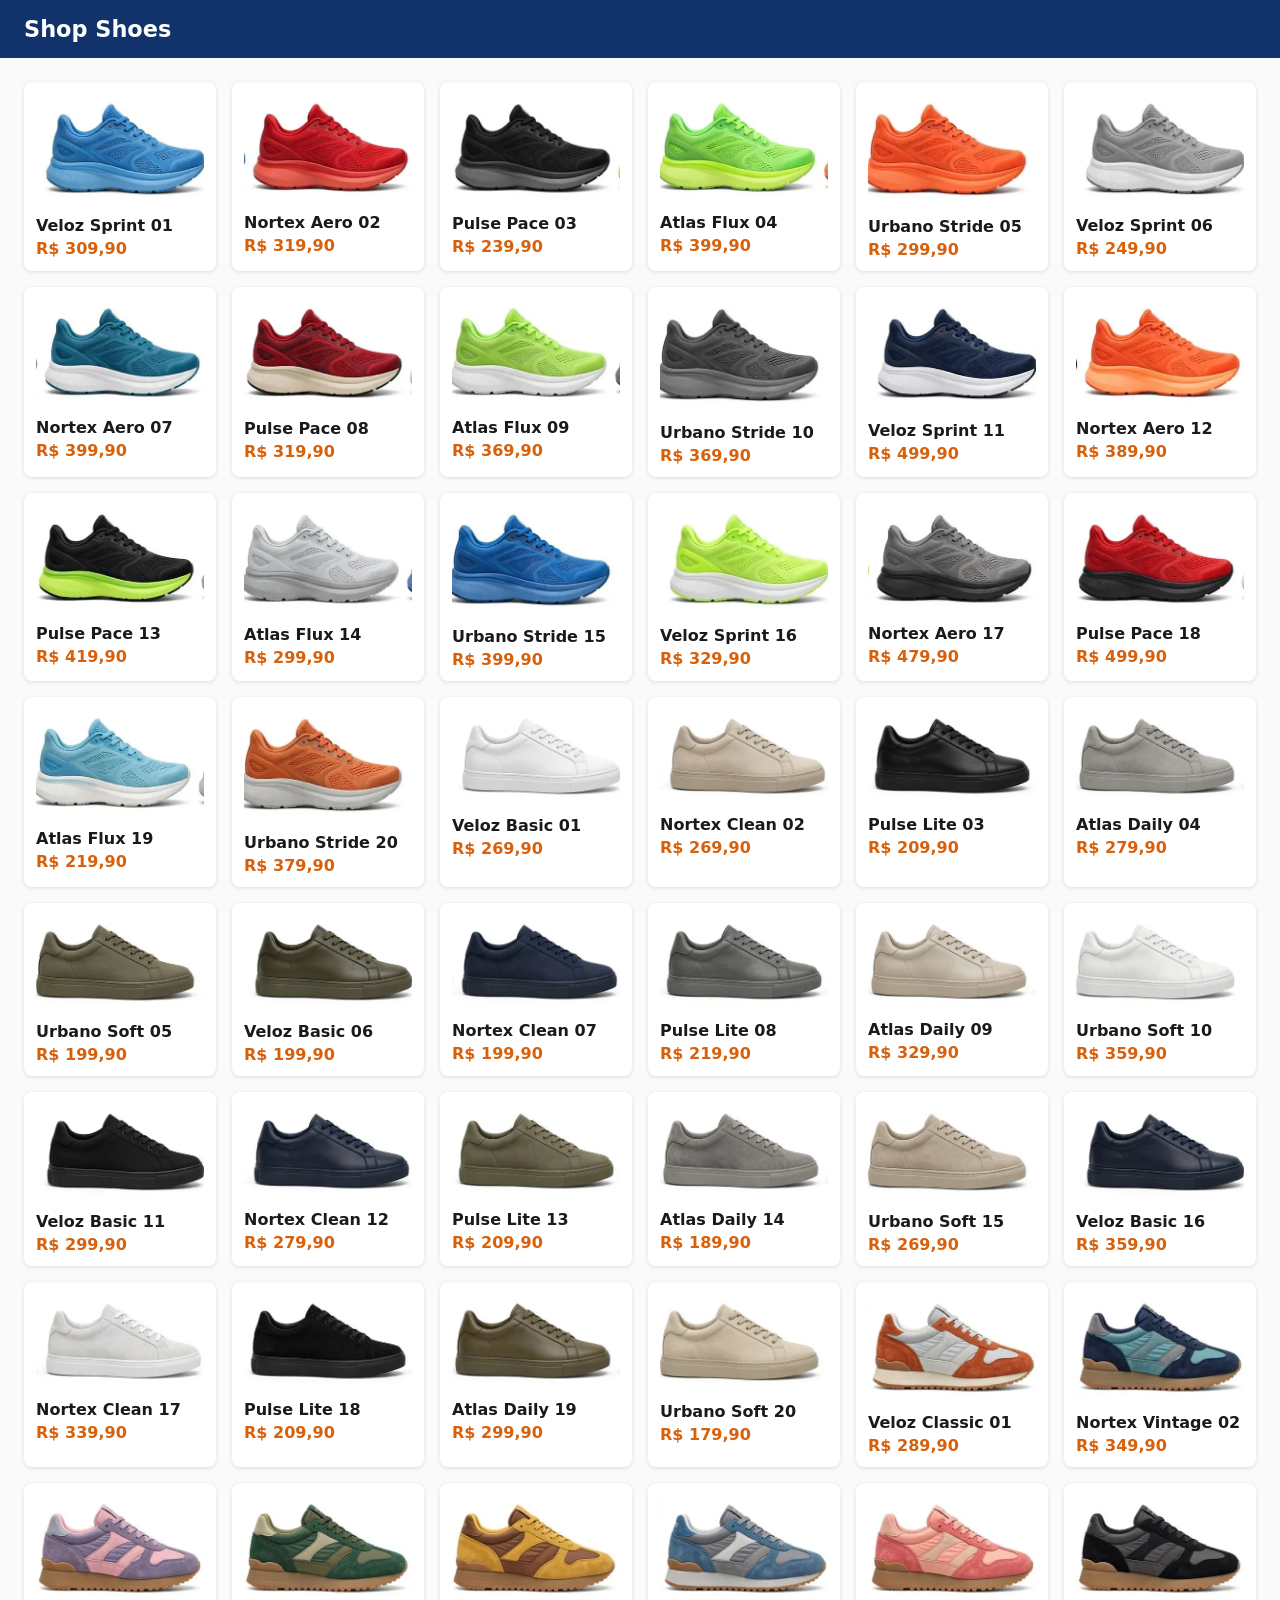
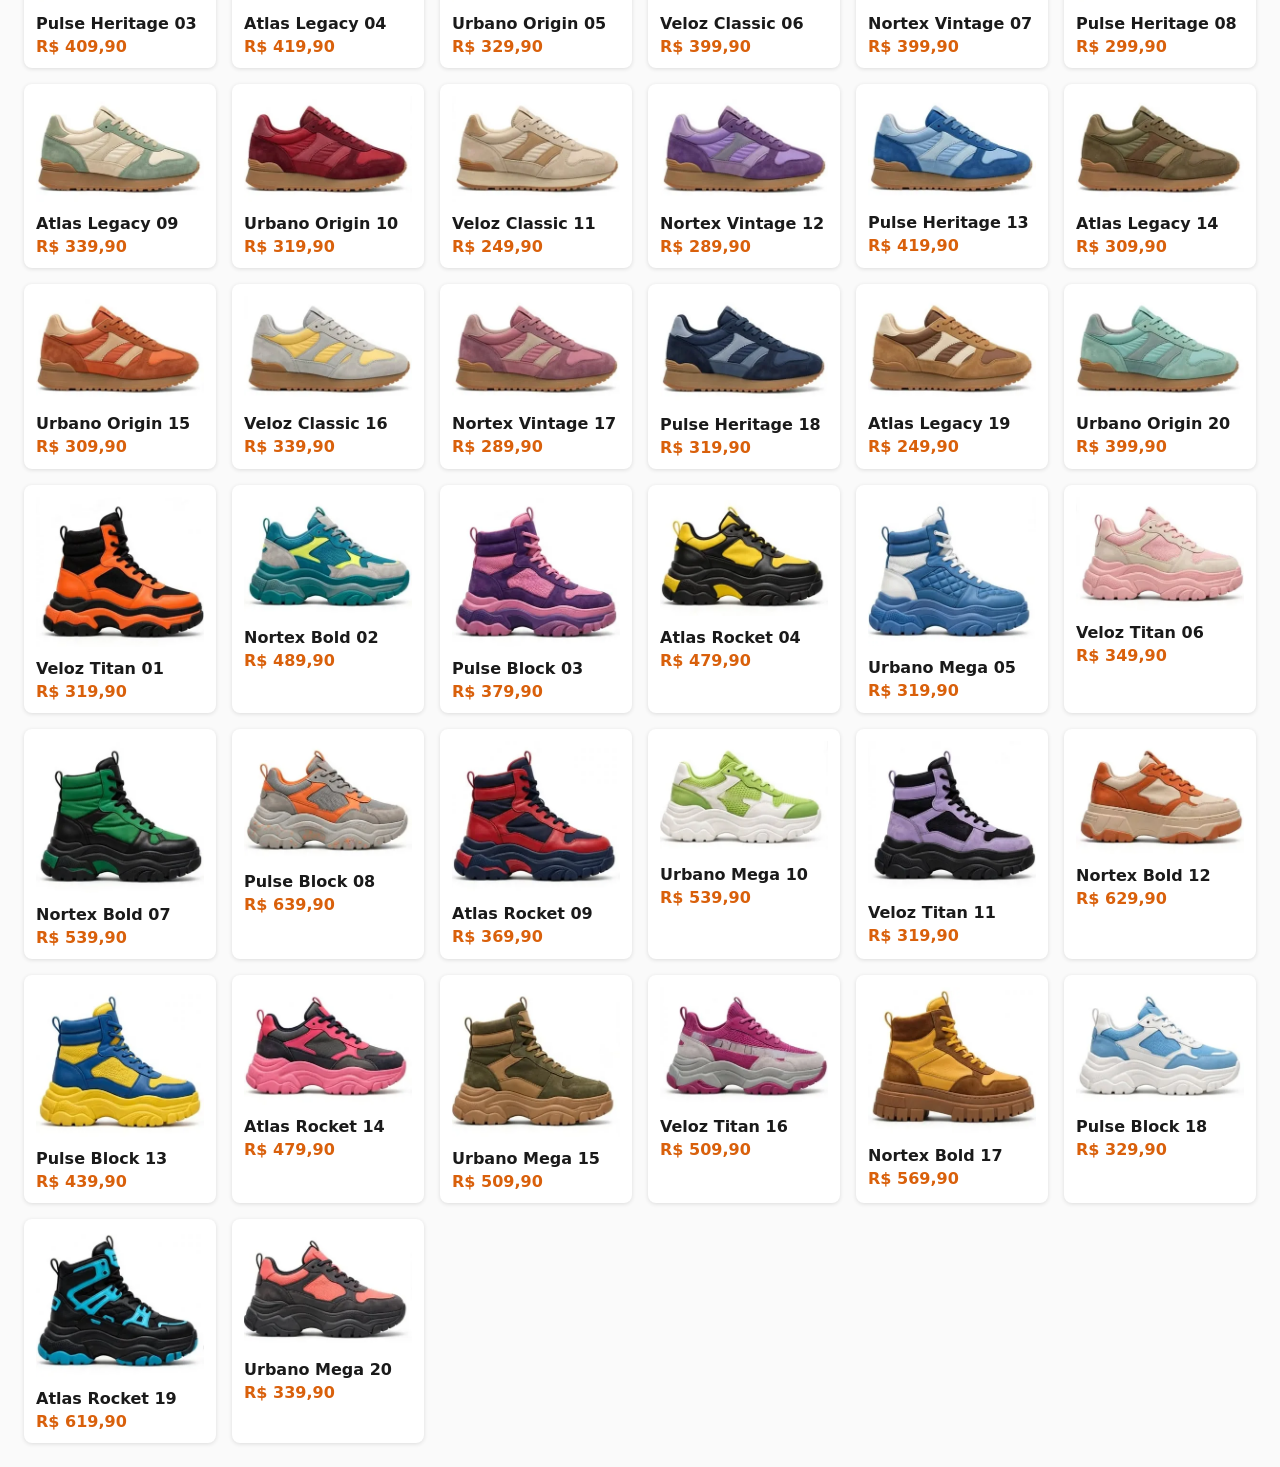
==== index.html @ ea59eb76 "Shop Shoes: estrutura inicial e catálogo" ====
<!DOCTYPE html>
<html lang="pt-BR">
<head>
  <meta charset="UTF-8">
  <meta name="viewport" content="width=device-width, initial-scale=1">
  <title>Shop Shoes</title>
  <style>
    body { font-family: system-ui, sans-serif; margin: 0; background: #fafafa; color: #1a1a1a; }
    header { background: #12326b; color: #fff; padding: 16px 24px; }
    header h1 { margin: 0; font-size: 1.4rem; }
    main { padding: 24px; }
    #grade { display: grid; gap: 16px; grid-template-columns: repeat(auto-fill, minmax(180px, 1fr)); }
    .card { background: #fff; border-radius: 8px; padding: 12px; box-shadow: 0 1px 4px rgba(0,0,0,.12); }
    .card img { width: 100%; height: auto; }
    .card h3 { font-size: 1rem; margin: 8px 0 4px; }
    .card p { margin: 0; font-weight: 600; color: #d9600b; }
  </style>
</head>
<body>
  <header><h1 id="nome-loja"></h1></header>
  <main><div id="grade"></div></main>
  <script src="app.js"></script>
</body>
</html>
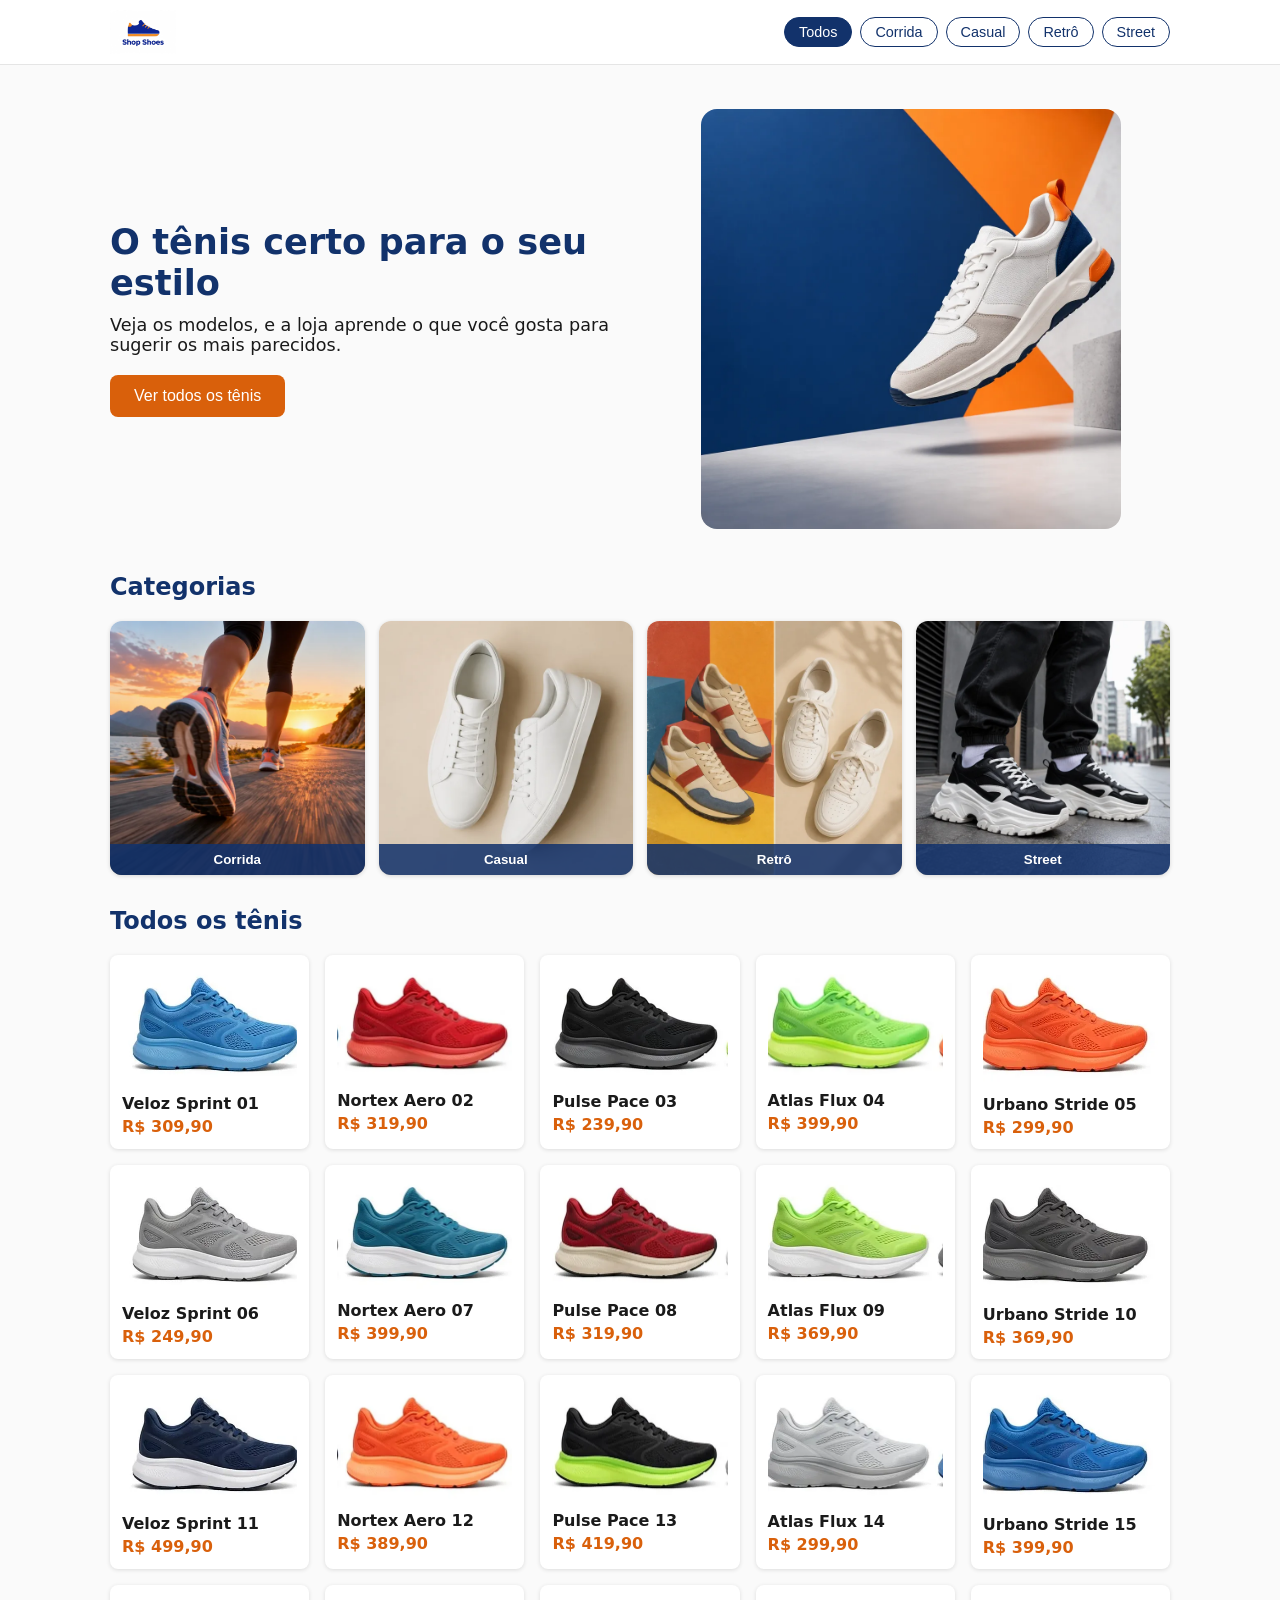
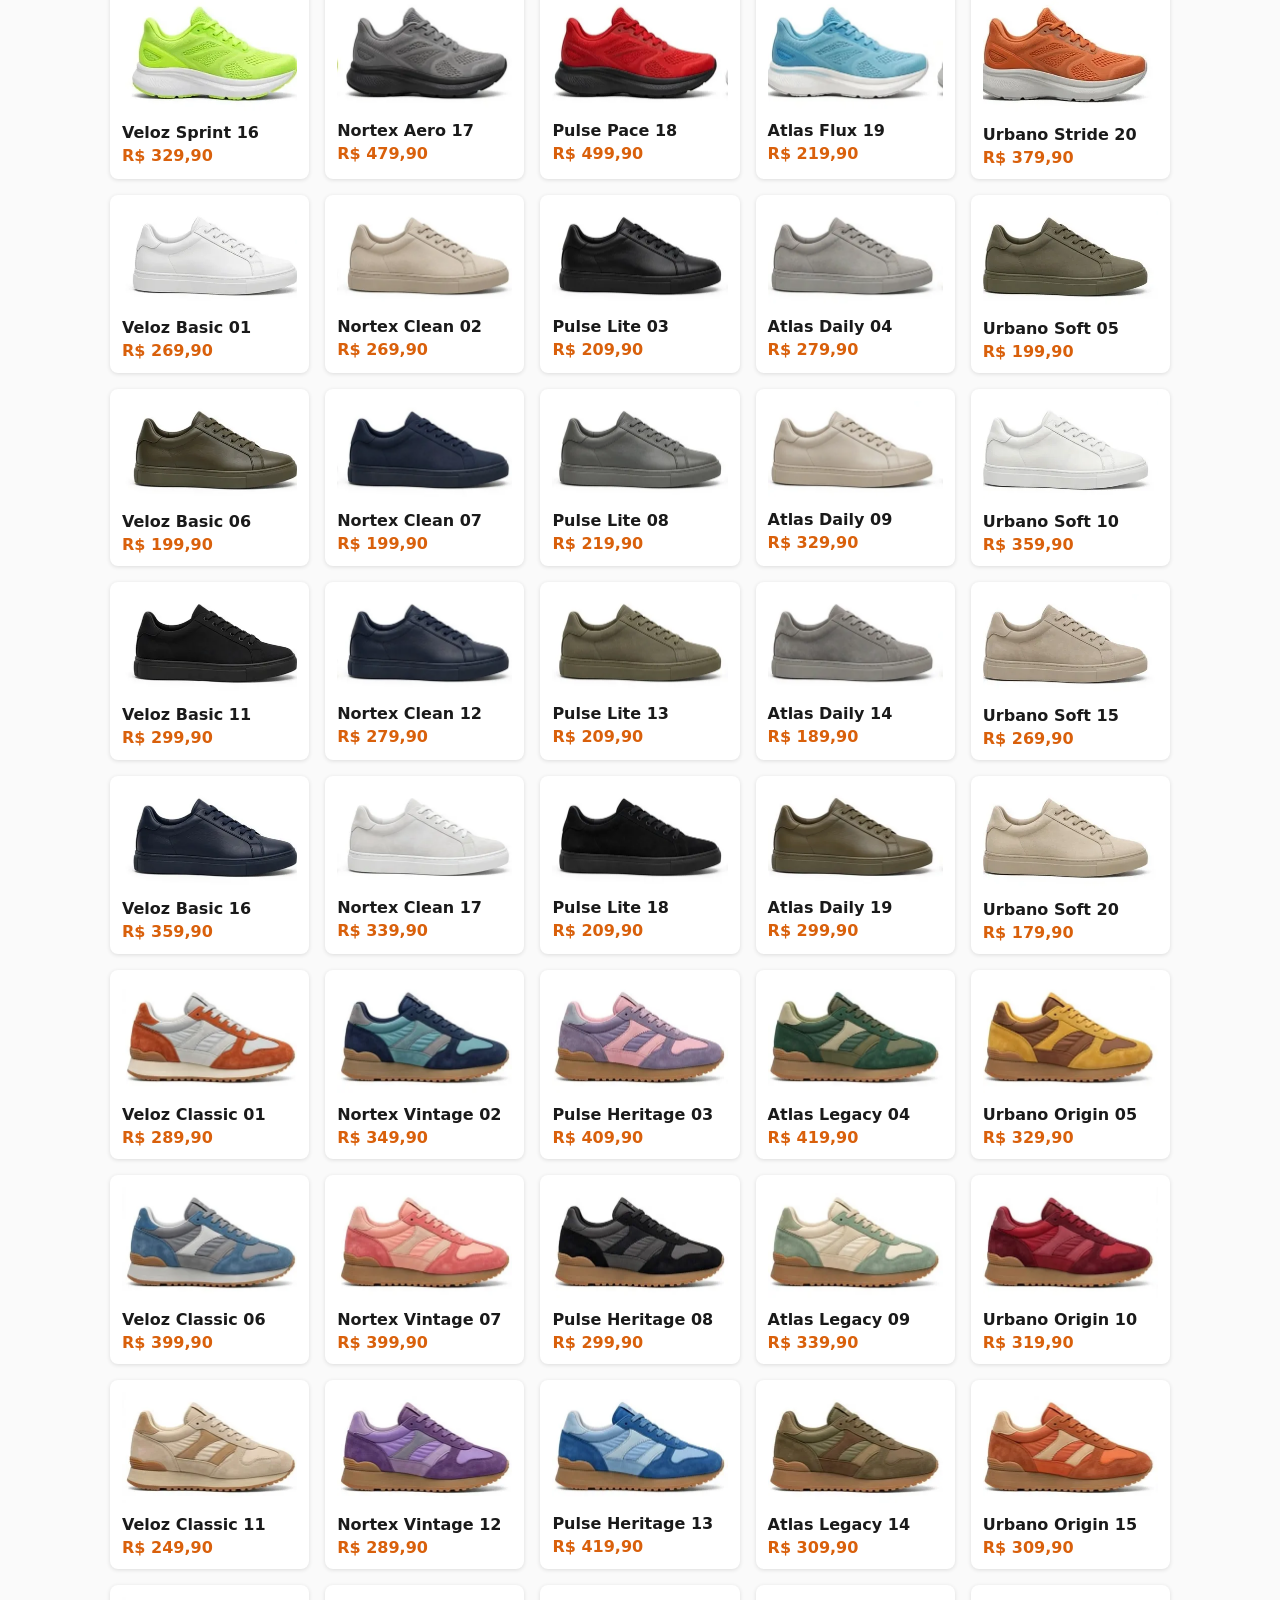
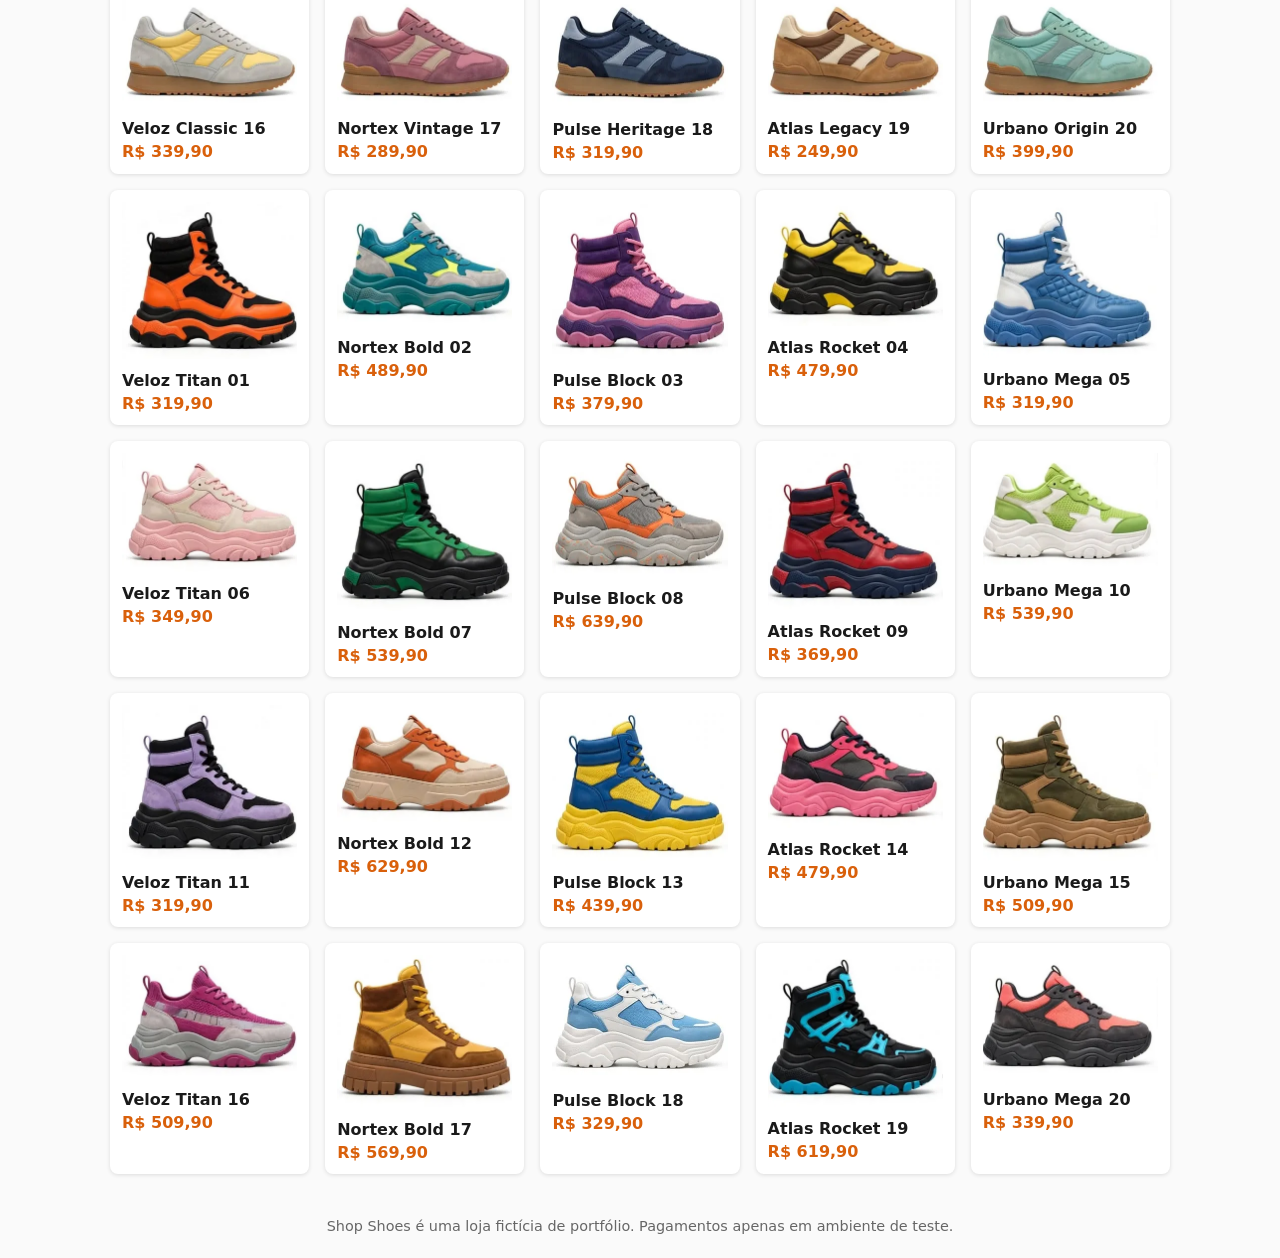
==== commit 3b06e645: "Dia 2: home, categorias e página do produto" ====
--- a/index.html
+++ b/index.html
@@ -4,21 +4,42 @@
   <meta charset="UTF-8">
   <meta name="viewport" content="width=device-width, initial-scale=1">
   <title>Shop Shoes</title>
-  <style>
-    body { font-family: system-ui, sans-serif; margin: 0; background: #fafafa; color: #1a1a1a; }
-    header { background: #12326b; color: #fff; padding: 16px 24px; }
-    header h1 { margin: 0; font-size: 1.4rem; }
-    main { padding: 24px; }
-    #grade { display: grid; gap: 16px; grid-template-columns: repeat(auto-fill, minmax(180px, 1fr)); }
-    .card { background: #fff; border-radius: 8px; padding: 12px; box-shadow: 0 1px 4px rgba(0,0,0,.12); }
-    .card img { width: 100%; height: auto; }
-    .card h3 { font-size: 1rem; margin: 8px 0 4px; }
-    .card p { margin: 0; font-weight: 600; color: #d9600b; }
-  </style>
+  <link rel="icon" href="img/favicon.png">
+  <link rel="stylesheet" href="style.css">
 </head>
 <body>
-  <header><h1 id="nome-loja"></h1></header>
-  <main><div id="grade"></div></main>
+  <header>
+    <div class="topo">
+      <a href="index.html"><img src="img/logo.jpg" alt="Shop Shoes"></a>
+      <nav>
+        <button class="filtro" data-filtro="todos">Todos</button>
+        <button class="filtro" data-filtro="corrida">Corrida</button>
+        <button class="filtro" data-filtro="casual">Casual</button>
+        <button class="filtro" data-filtro="retro">Retrô</button>
+        <button class="filtro" data-filtro="street">Street</button>
+      </nav>
+    </div>
+  </header>
+  <main class="conteudo">
+    <section class="hero">
+      <div>
+        <h1>O tênis certo para o seu estilo</h1>
+        <p>Veja os modelos, e a loja aprende o que você gosta para sugerir os mais parecidos.</p>
+        <button class="botao" data-filtro="todos">Ver todos os tênis</button>
+      </div>
+      <img src="img/banner.webp" alt="Tênis em destaque">
+    </section>
+    <h2>Categorias</h2>
+    <section class="categorias">
+      <button class="cat" data-filtro="corrida"><img src="img/cat-corrida.webp" alt=""><span>Corrida</span></button>
+      <button class="cat" data-filtro="casual"><img src="img/cat-casual.webp" alt=""><span>Casual</span></button>
+      <button class="cat" data-filtro="retro"><img src="img/cat-retro.webp" alt=""><span>Retrô</span></button>
+      <button class="cat" data-filtro="street"><img src="img/cat-street.webp" alt=""><span>Street</span></button>
+    </section>
+    <h2 id="catalogo"><span id="titulo-catalogo">Todos os tênis</span></h2>
+    <div id="grade"></div>
+  </main>
+  <footer>Shop Shoes é uma loja fictícia de portfólio. Pagamentos apenas em ambiente de teste.</footer>
   <script src="app.js"></script>
 </body>
 </html>
--- a/style.css
+++ b/style.css
@@ -0,0 +1,37 @@
+:root { --azul:#12326b; --laranja:#d9600b; --fundo:#fafafa; --texto:#1a1a1a; }
+* { box-sizing: border-box; }
+body { font-family: system-ui, sans-serif; margin: 0; background: var(--fundo); color: var(--texto); }
+a { color: inherit; text-decoration: none; }
+header { background: #fff; border-bottom: 1px solid #e5e5e5; position: sticky; top: 0; z-index: 10; }
+.topo { max-width: 1100px; margin: 0 auto; padding: 10px 20px; display: flex; align-items: center; justify-content: space-between; gap: 12px; flex-wrap: wrap; }
+.topo img { height: 44px; width: auto; display: block; }
+nav { display: flex; gap: 8px; flex-wrap: wrap; }
+.filtro { border: 1px solid var(--azul); background: #fff; color: var(--azul); padding: 6px 14px; border-radius: 20px; cursor: pointer; font-size: .9rem; }
+.filtro.ativo, .filtro:hover { background: var(--azul); color: #fff; }
+.conteudo { max-width: 1100px; margin: 0 auto; padding: 20px; }
+.hero { display: grid; grid-template-columns: repeat(auto-fit, minmax(280px, 1fr)); gap: 24px; align-items: center; padding: 24px 0; }
+.hero h1 { color: var(--azul); font-size: 2.2rem; margin: 0 0 12px; }
+.hero p { font-size: 1.1rem; margin: 0 0 20px; }
+.hero img { width: 100%; max-width: 420px; justify-self: center; border-radius: 16px; }
+.botao { display: inline-block; background: var(--laranja); color: #fff; border: 0; padding: 12px 24px; border-radius: 8px; font-size: 1rem; cursor: pointer; }
+.botao:hover { opacity: .9; }
+h2 { color: var(--azul); }
+.categorias { display: grid; grid-template-columns: repeat(auto-fit, minmax(140px, 1fr)); gap: 14px; margin-bottom: 32px; }
+.cat { border: 0; padding: 0; border-radius: 12px; overflow: hidden; cursor: pointer; position: relative; background: #fff; box-shadow: 0 1px 4px rgba(0,0,0,.15); }
+.cat img { width: 100%; display: block; aspect-ratio: 1; object-fit: cover; }
+.cat span { position: absolute; left: 0; right: 0; bottom: 0; padding: 8px; background: rgba(18,50,107,.85); color: #fff; font-weight: 600; }
+#grade { display: grid; gap: 16px; grid-template-columns: repeat(auto-fill, minmax(180px, 1fr)); }
+.card { background: #fff; border-radius: 8px; padding: 12px; box-shadow: 0 1px 4px rgba(0,0,0,.12); display: block; }
+.card:hover { box-shadow: 0 4px 12px rgba(0,0,0,.2); }
+.card img { width: 100%; height: auto; }
+.card h3 { font-size: 1rem; margin: 8px 0 4px; }
+.card p { margin: 0; font-weight: 600; color: var(--laranja); }
+.produto { display: grid; grid-template-columns: repeat(auto-fit, minmax(280px, 1fr)); gap: 32px; }
+.produto img { width: 100%; background: #fff; border-radius: 12px; }
+.produto h1 { color: var(--azul); margin: 0 0 8px; }
+.preco { font-size: 1.6rem; font-weight: 700; color: var(--laranja); margin: 0 0 16px; }
+.tamanhos { display: flex; gap: 8px; flex-wrap: wrap; margin: 8px 0 20px; }
+.tam { border: 1px solid #999; background: #fff; padding: 8px 14px; border-radius: 6px; cursor: pointer; }
+.tam.escolhido { background: var(--azul); color: #fff; border-color: var(--azul); }
+#aviso { margin-top: 12px; color: #b00020; min-height: 1.2em; }
+footer { text-align: center; padding: 24px; color: #666; font-size: .9rem; }
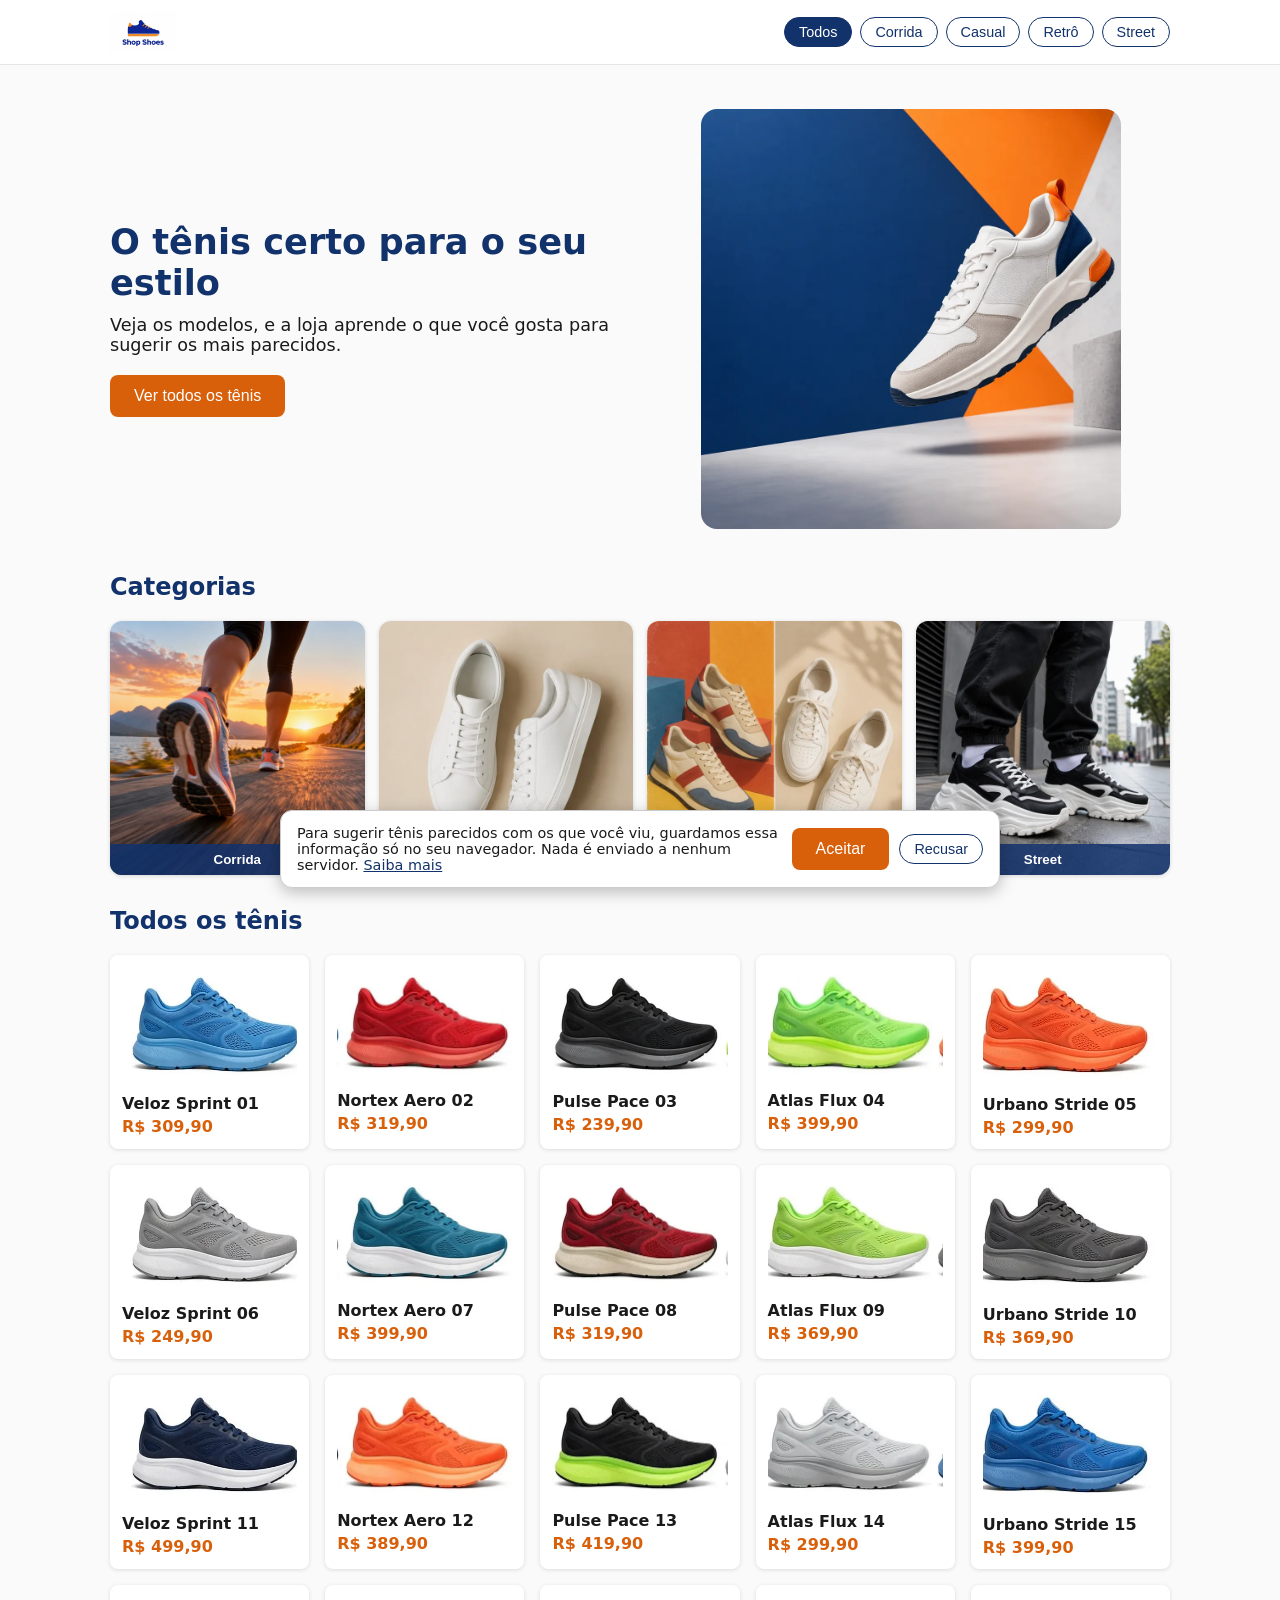
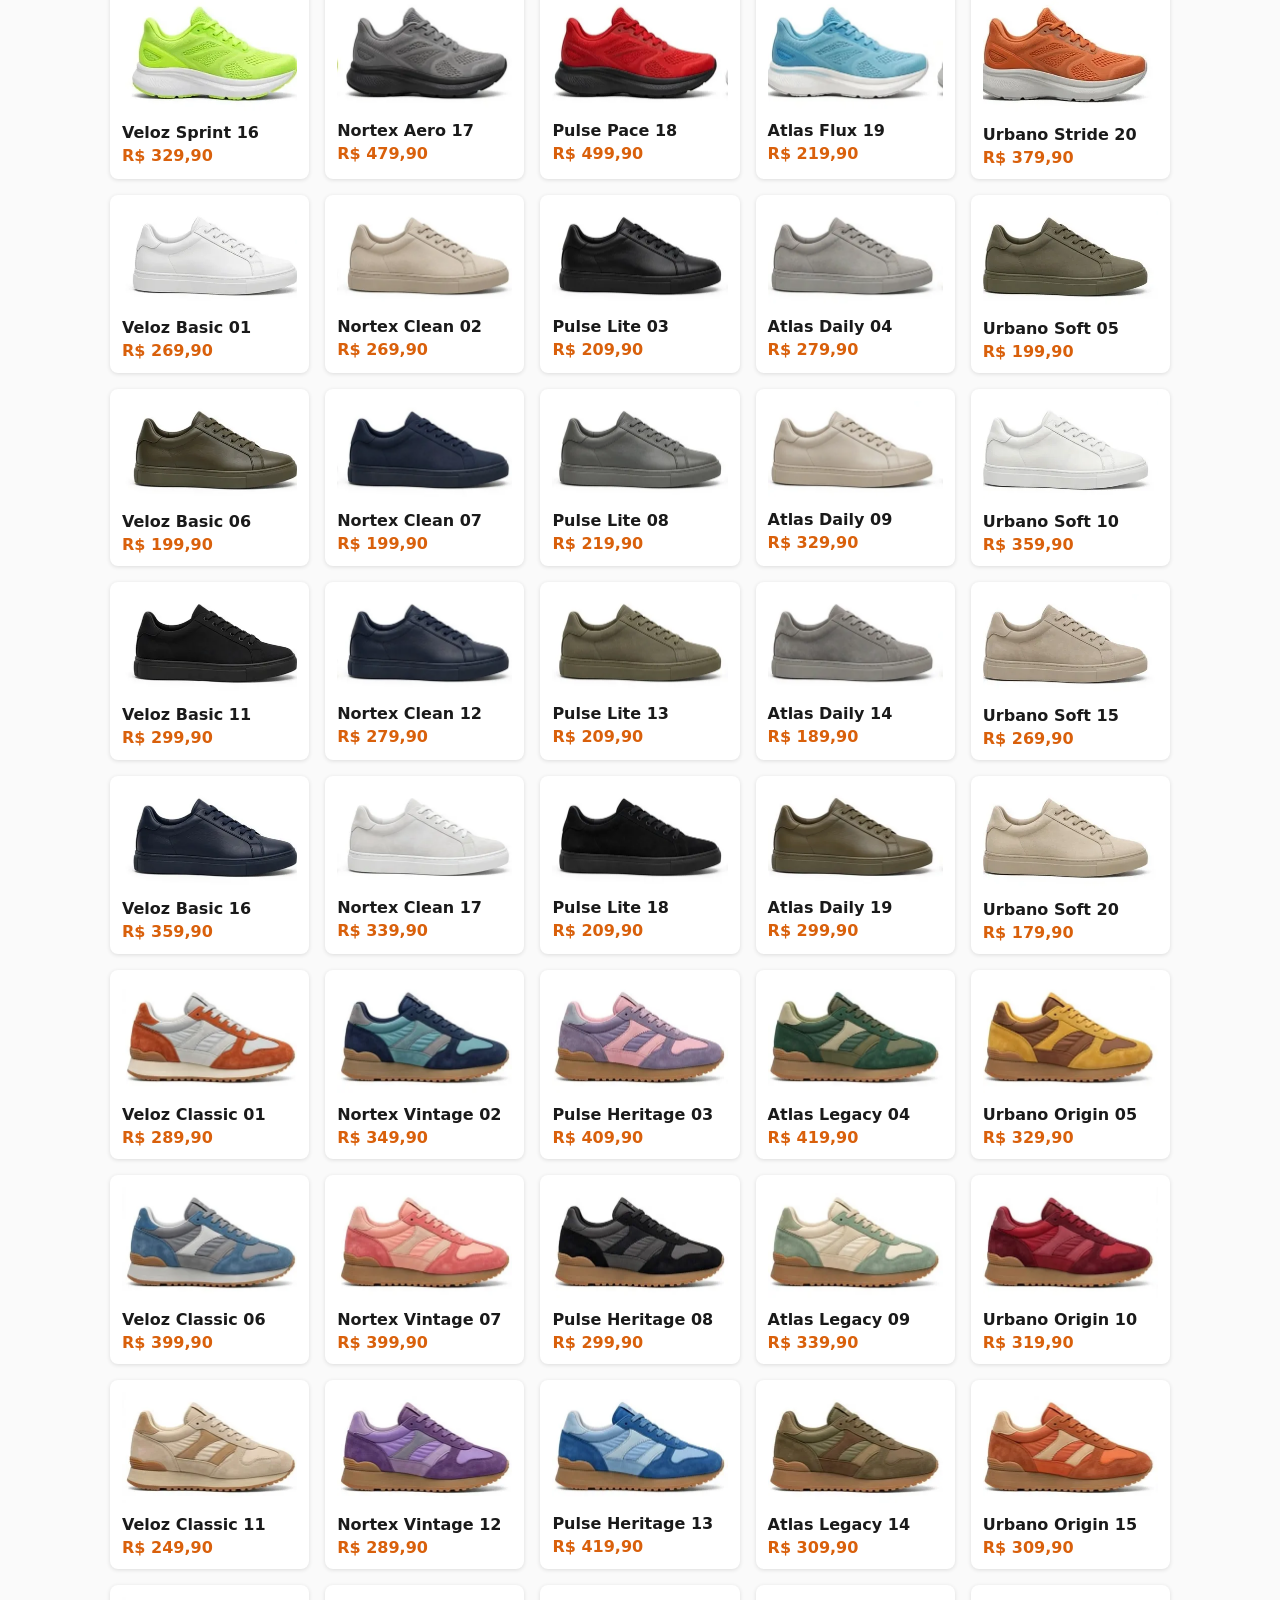
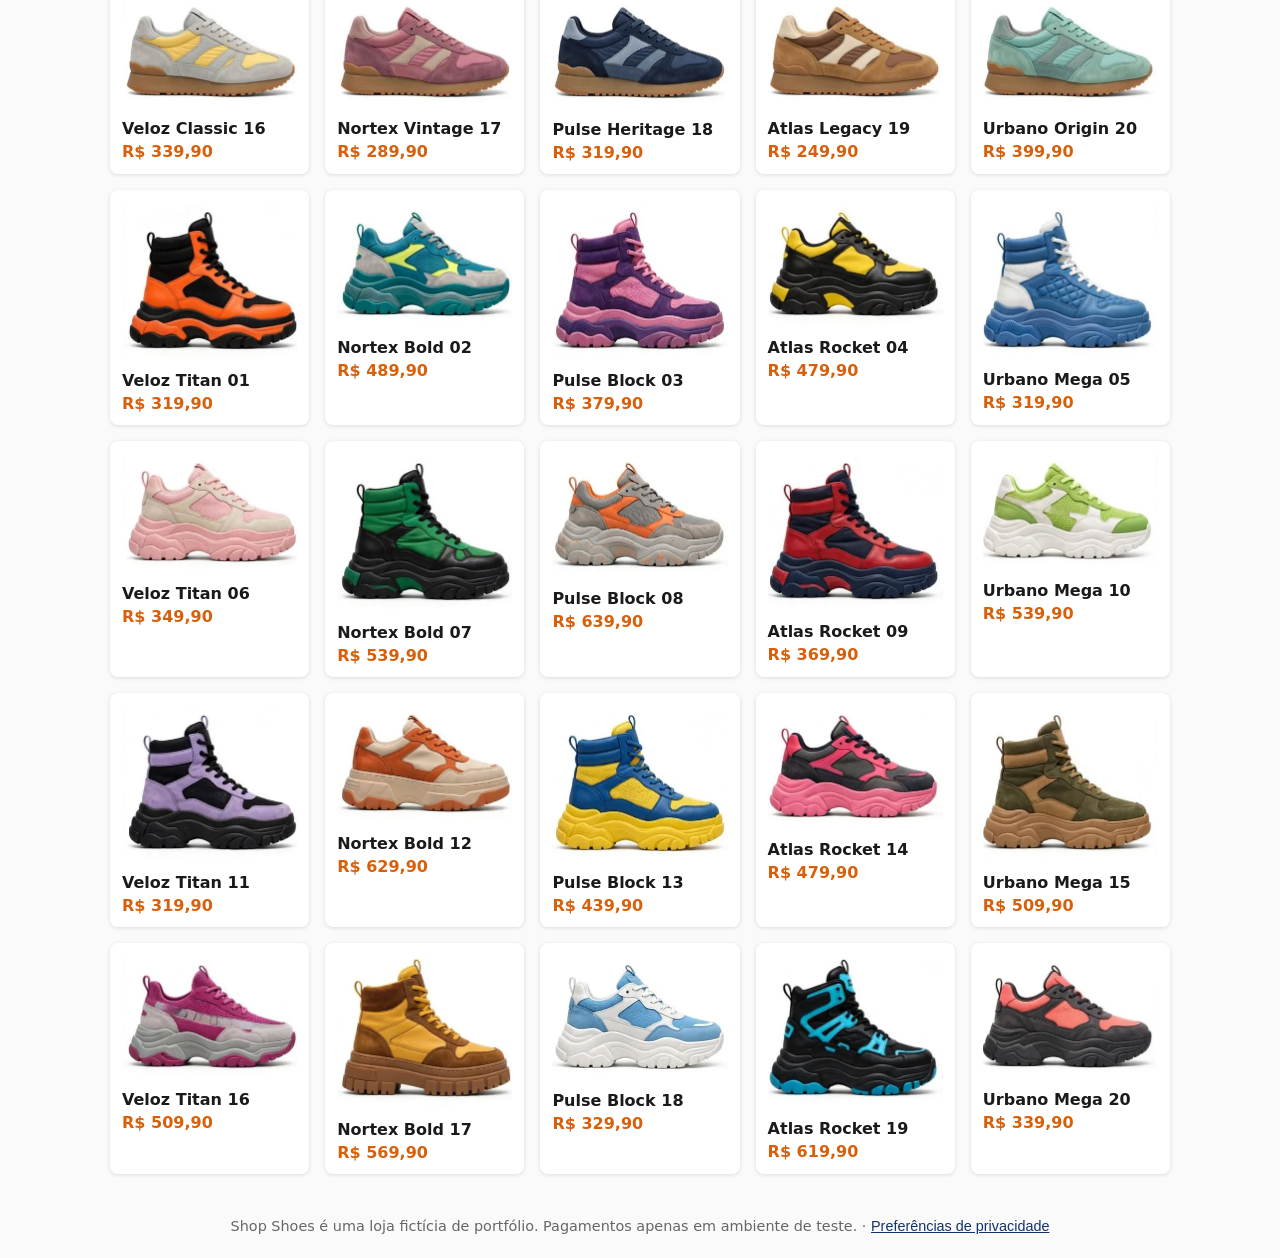
==== commit 51494b02: "Dia 3: recomendação inteligente e aviso de privacidade" ====
--- a/index.html
+++ b/index.html
@@ -29,6 +29,10 @@
       </div>
       <img src="img/banner.webp" alt="Tênis em destaque">
     </section>
+    <section id="recomendados" hidden>
+      <h2>Recomendados para você</h2>
+      <div id="grade-recomendados" class="grade"></div>
+    </section>
     <h2>Categorias</h2>
     <section class="categorias">
       <button class="cat" data-filtro="corrida"><img src="img/cat-corrida.webp" alt=""><span>Corrida</span></button>
@@ -40,6 +44,7 @@
     <div id="grade"></div>
   </main>
   <footer>Shop Shoes é uma loja fictícia de portfólio. Pagamentos apenas em ambiente de teste.</footer>
+  <script src="recomendacao.js"></script>
   <script src="app.js"></script>
 </body>
 </html>
--- a/style.css
+++ b/style.css
@@ -20,7 +20,7 @@
 .cat { border: 0; padding: 0; border-radius: 12px; overflow: hidden; cursor: pointer; position: relative; background: #fff; box-shadow: 0 1px 4px rgba(0,0,0,.15); }
 .cat img { width: 100%; display: block; aspect-ratio: 1; object-fit: cover; }
 .cat span { position: absolute; left: 0; right: 0; bottom: 0; padding: 8px; background: rgba(18,50,107,.85); color: #fff; font-weight: 600; }
-#grade { display: grid; gap: 16px; grid-template-columns: repeat(auto-fill, minmax(180px, 1fr)); }
+#grade, .grade { display: grid; gap: 16px; grid-template-columns: repeat(auto-fill, minmax(180px, 1fr)); }
 .card { background: #fff; border-radius: 8px; padding: 12px; box-shadow: 0 1px 4px rgba(0,0,0,.12); display: block; }
 .card:hover { box-shadow: 0 4px 12px rgba(0,0,0,.2); }
 .card img { width: 100%; height: auto; }
@@ -35,3 +35,7 @@
 .tam.escolhido { background: var(--azul); color: #fff; border-color: var(--azul); }
 #aviso { margin-top: 12px; color: #b00020; min-height: 1.2em; }
 footer { text-align: center; padding: 24px; color: #666; font-size: .9rem; }
+.aviso-privacidade { position: fixed; left: 12px; right: 12px; bottom: 12px; z-index: 20; max-width: 720px; margin: 0 auto; background: #fff; border: 1px solid #ccc; border-radius: 12px; padding: 14px 16px; box-shadow: 0 4px 16px rgba(0,0,0,.25); display: flex; gap: 10px; align-items: center; flex-wrap: wrap; }
+.aviso-privacidade p { margin: 0; flex: 1 1 260px; font-size: .9rem; }
+.aviso-privacidade a { text-decoration: underline; color: var(--azul); }
+.link { background: none; border: 0; padding: 0; color: var(--azul); text-decoration: underline; cursor: pointer; font-size: inherit; }
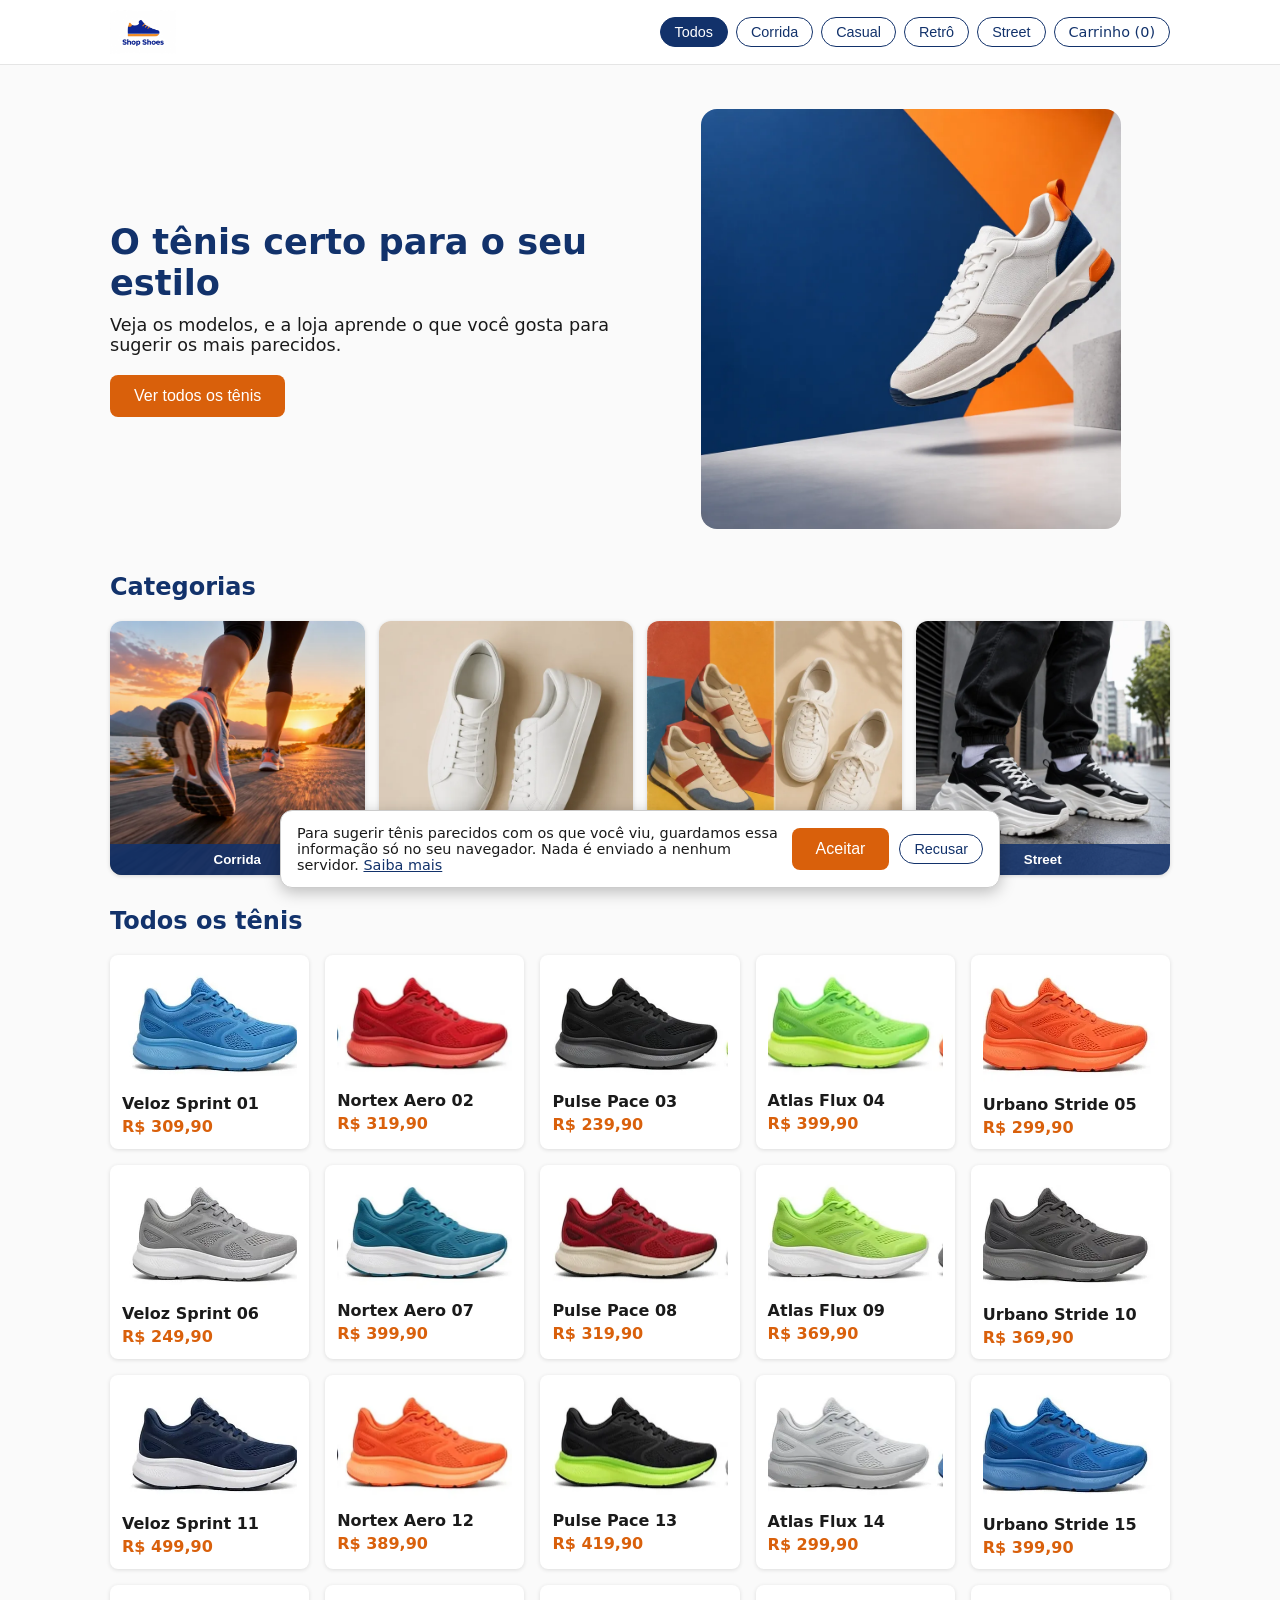
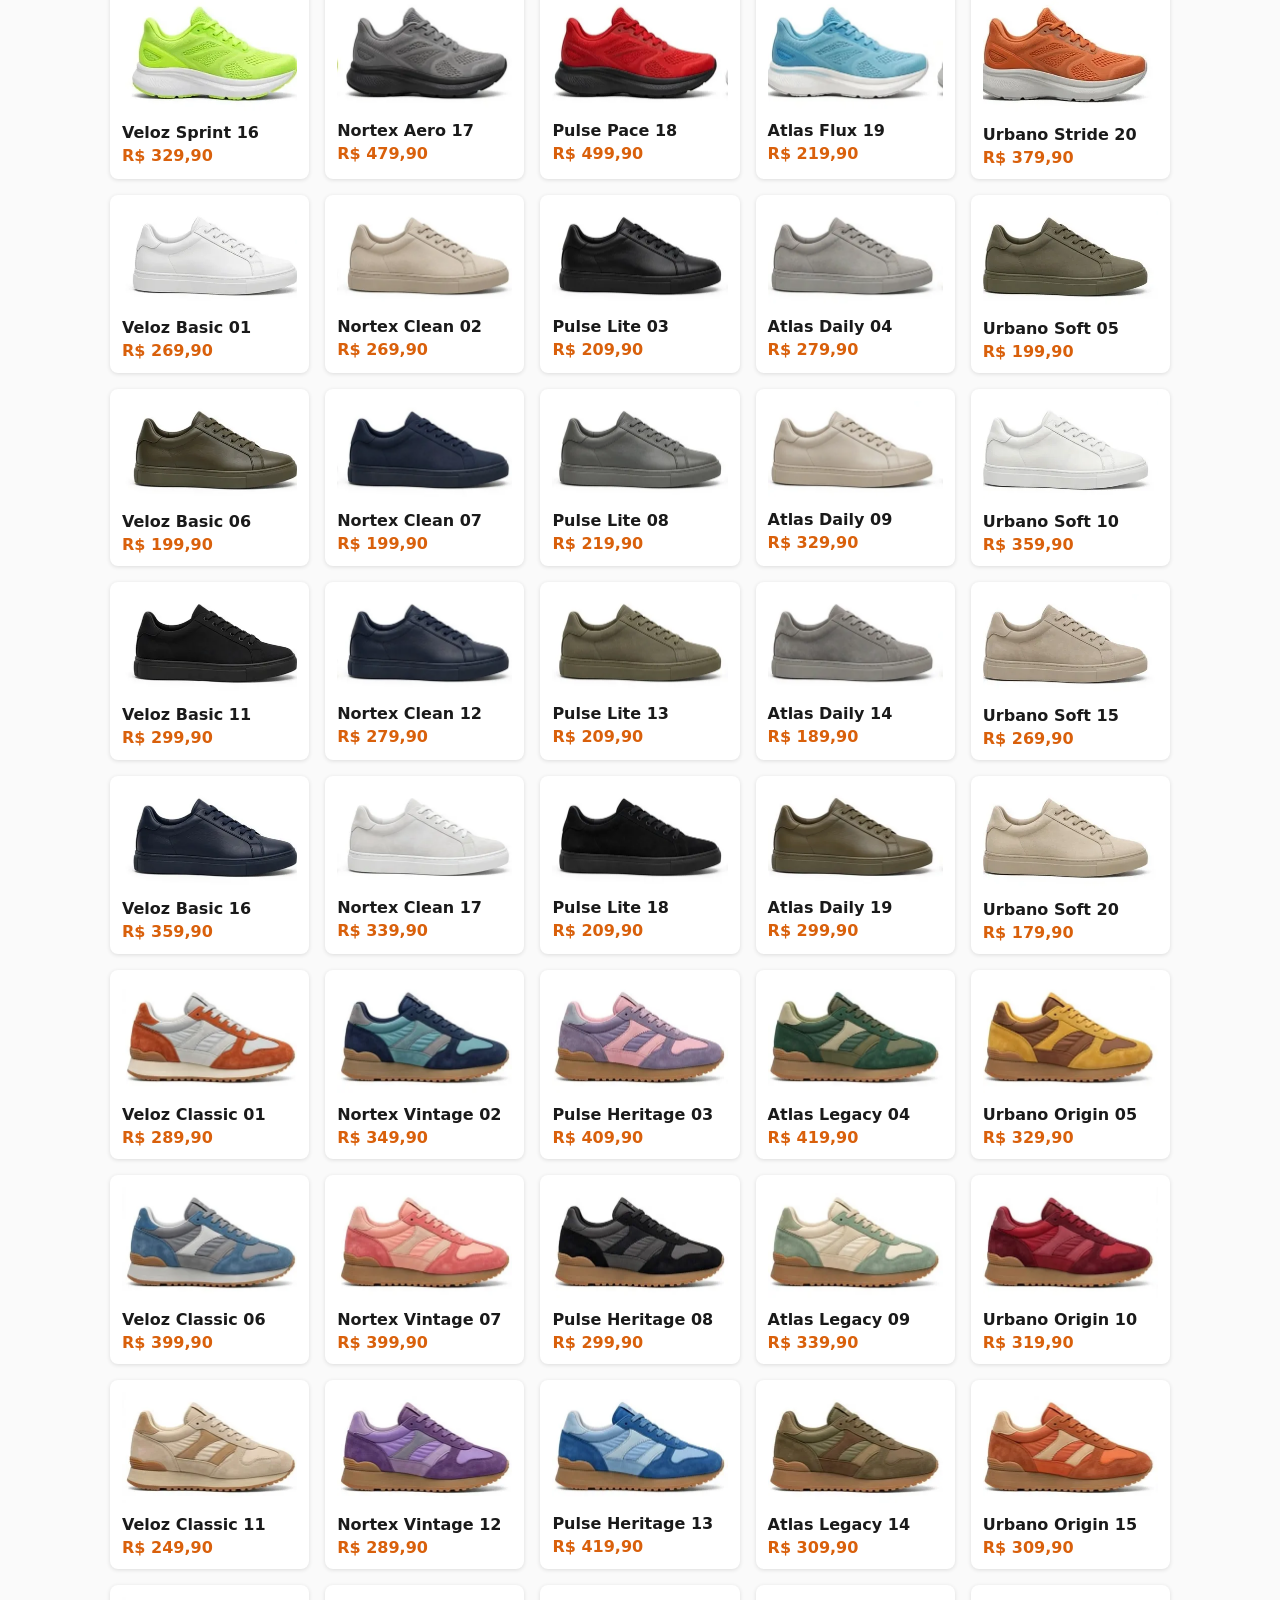
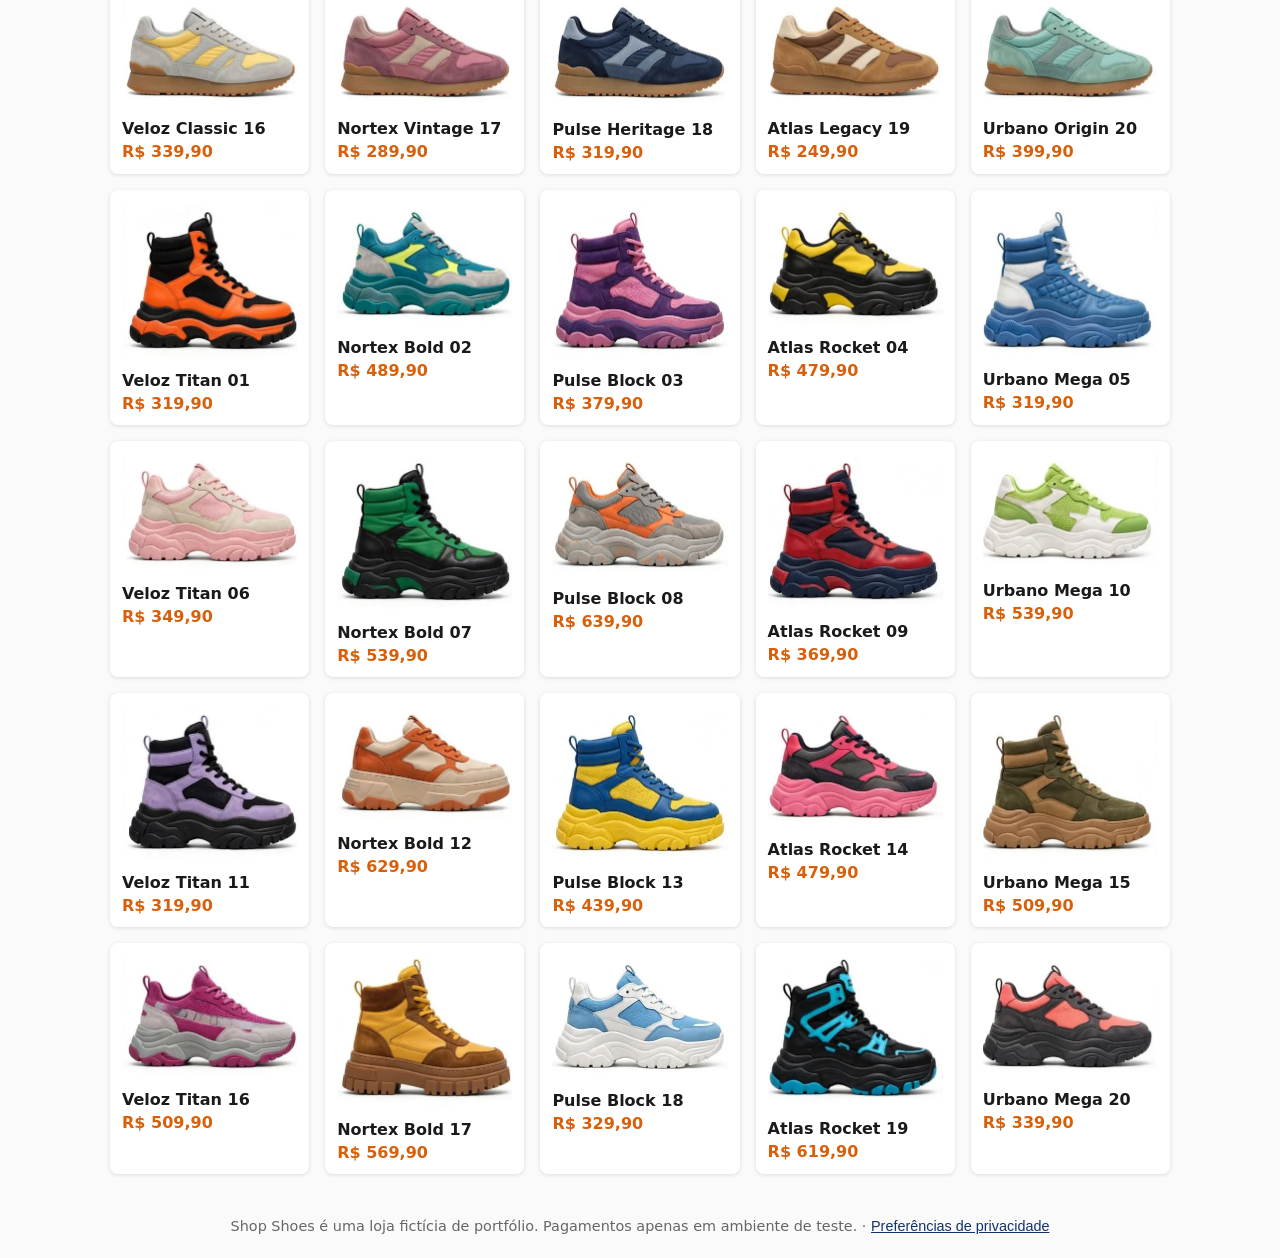
==== commit 8bb45a81: "Dia 4: carrinho de compras" ====
--- a/index.html
+++ b/index.html
@@ -17,6 +17,7 @@
         <button class="filtro" data-filtro="casual">Casual</button>
         <button class="filtro" data-filtro="retro">Retrô</button>
         <button class="filtro" data-filtro="street">Street</button>
+        <a class="filtro" id="link-carrinho" href="carrinho.html">Carrinho (0)</a>
       </nav>
     </div>
   </header>
@@ -45,6 +46,7 @@
   </main>
   <footer>Shop Shoes é uma loja fictícia de portfólio. Pagamentos apenas em ambiente de teste.</footer>
   <script src="recomendacao.js"></script>
+  <script src="carrinho.js"></script>
   <script src="app.js"></script>
 </body>
 </html>
--- a/style.css
+++ b/style.css
@@ -39,3 +39,12 @@
 .aviso-privacidade p { margin: 0; flex: 1 1 260px; font-size: .9rem; }
 .aviso-privacidade a { text-decoration: underline; color: var(--azul); }
 .link { background: none; border: 0; padding: 0; color: var(--azul); text-decoration: underline; cursor: pointer; font-size: inherit; }
+.item { display: grid; grid-template-columns: 80px 1fr auto; gap: 12px; align-items: center; background: #fff; border-radius: 8px; padding: 12px; margin-bottom: 12px; box-shadow: 0 1px 4px rgba(0,0,0,.12); }
+.item img { width: 80px; height: auto; border-radius: 6px; }
+.item h3 { margin: 0 0 4px; font-size: 1rem; }
+.item p { margin: 0; color: #555; font-size: .9rem; }
+.controles { display: flex; align-items: center; gap: 8px; margin-top: 8px; }
+.controles button { width: 32px; height: 32px; border: 1px solid var(--azul); background: #fff; color: var(--azul); border-radius: 6px; cursor: pointer; font-size: 1.1rem; }
+.subtotal { font-weight: 700; color: var(--laranja); text-align: right; }
+.total { display: flex; justify-content: space-between; align-items: center; font-size: 1.3rem; font-weight: 700; margin: 20px 0; }
+#aviso.ok { color: #1b7f3b; }
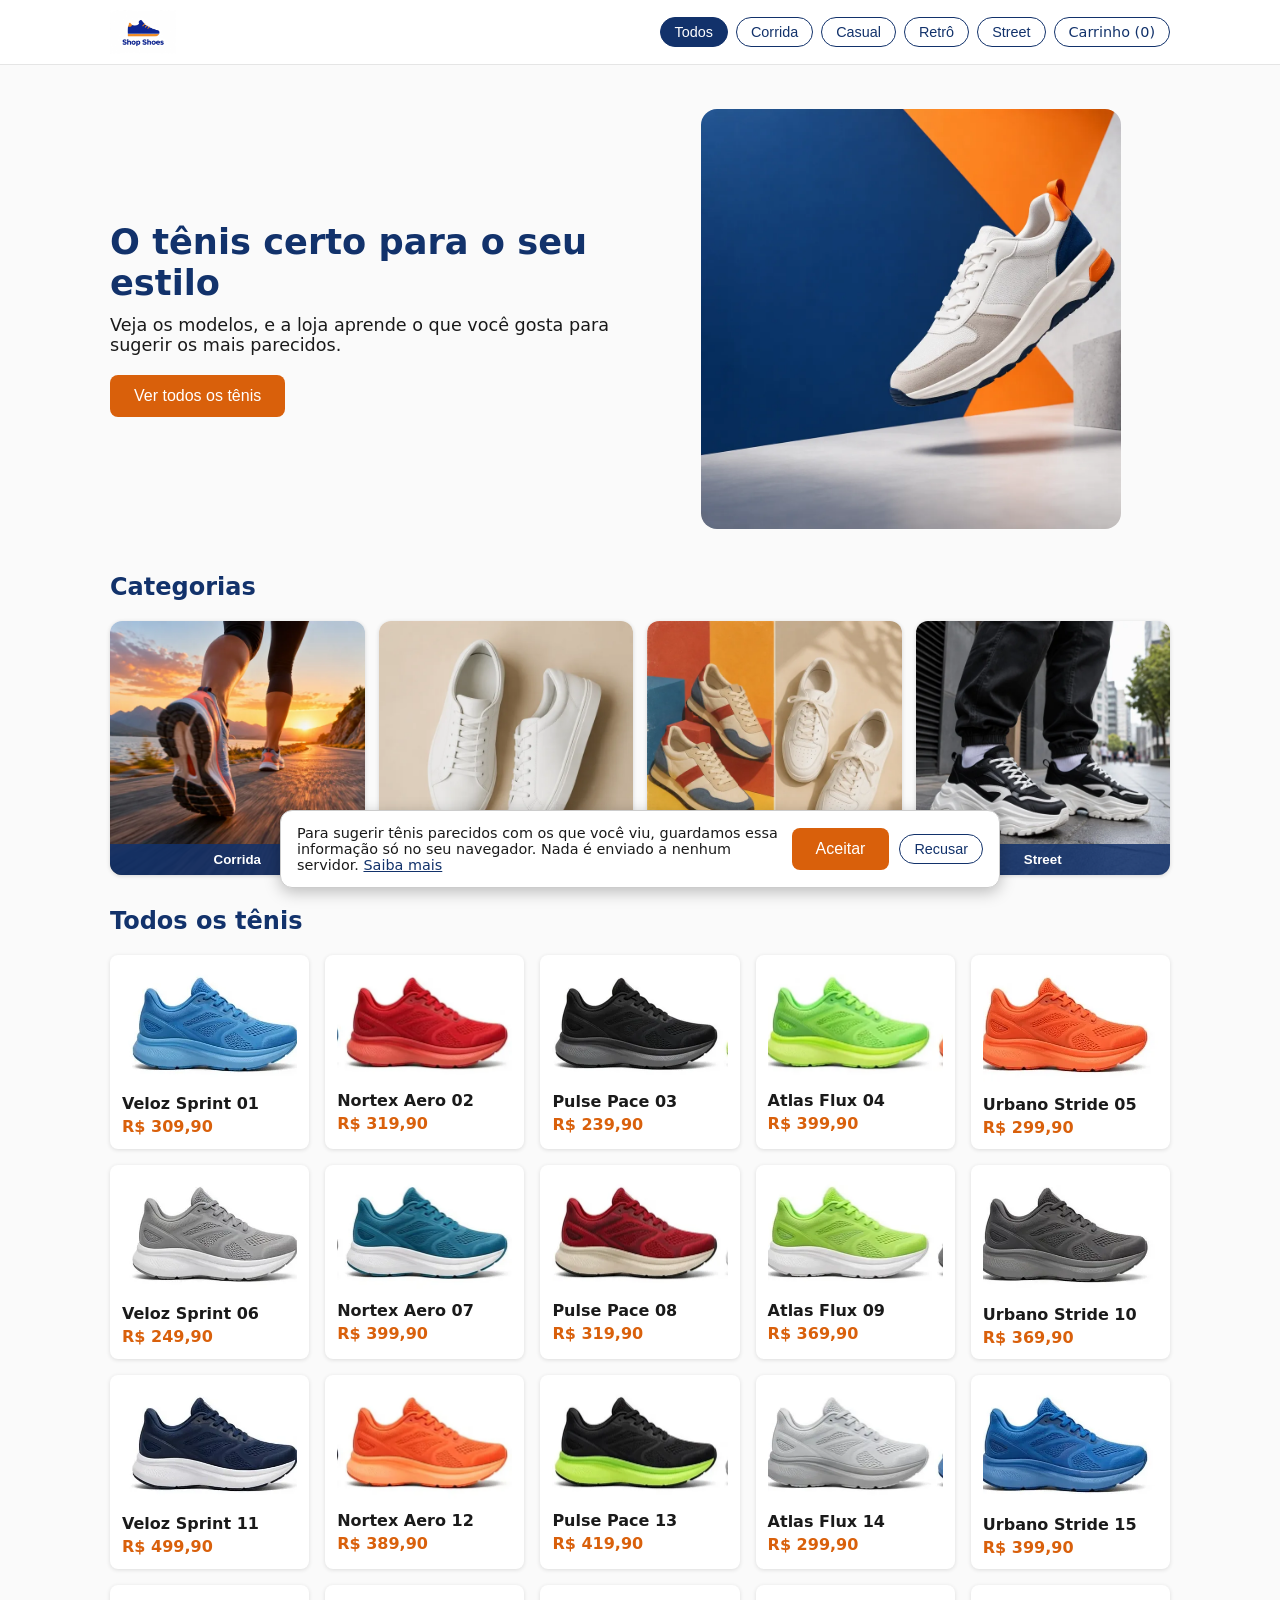
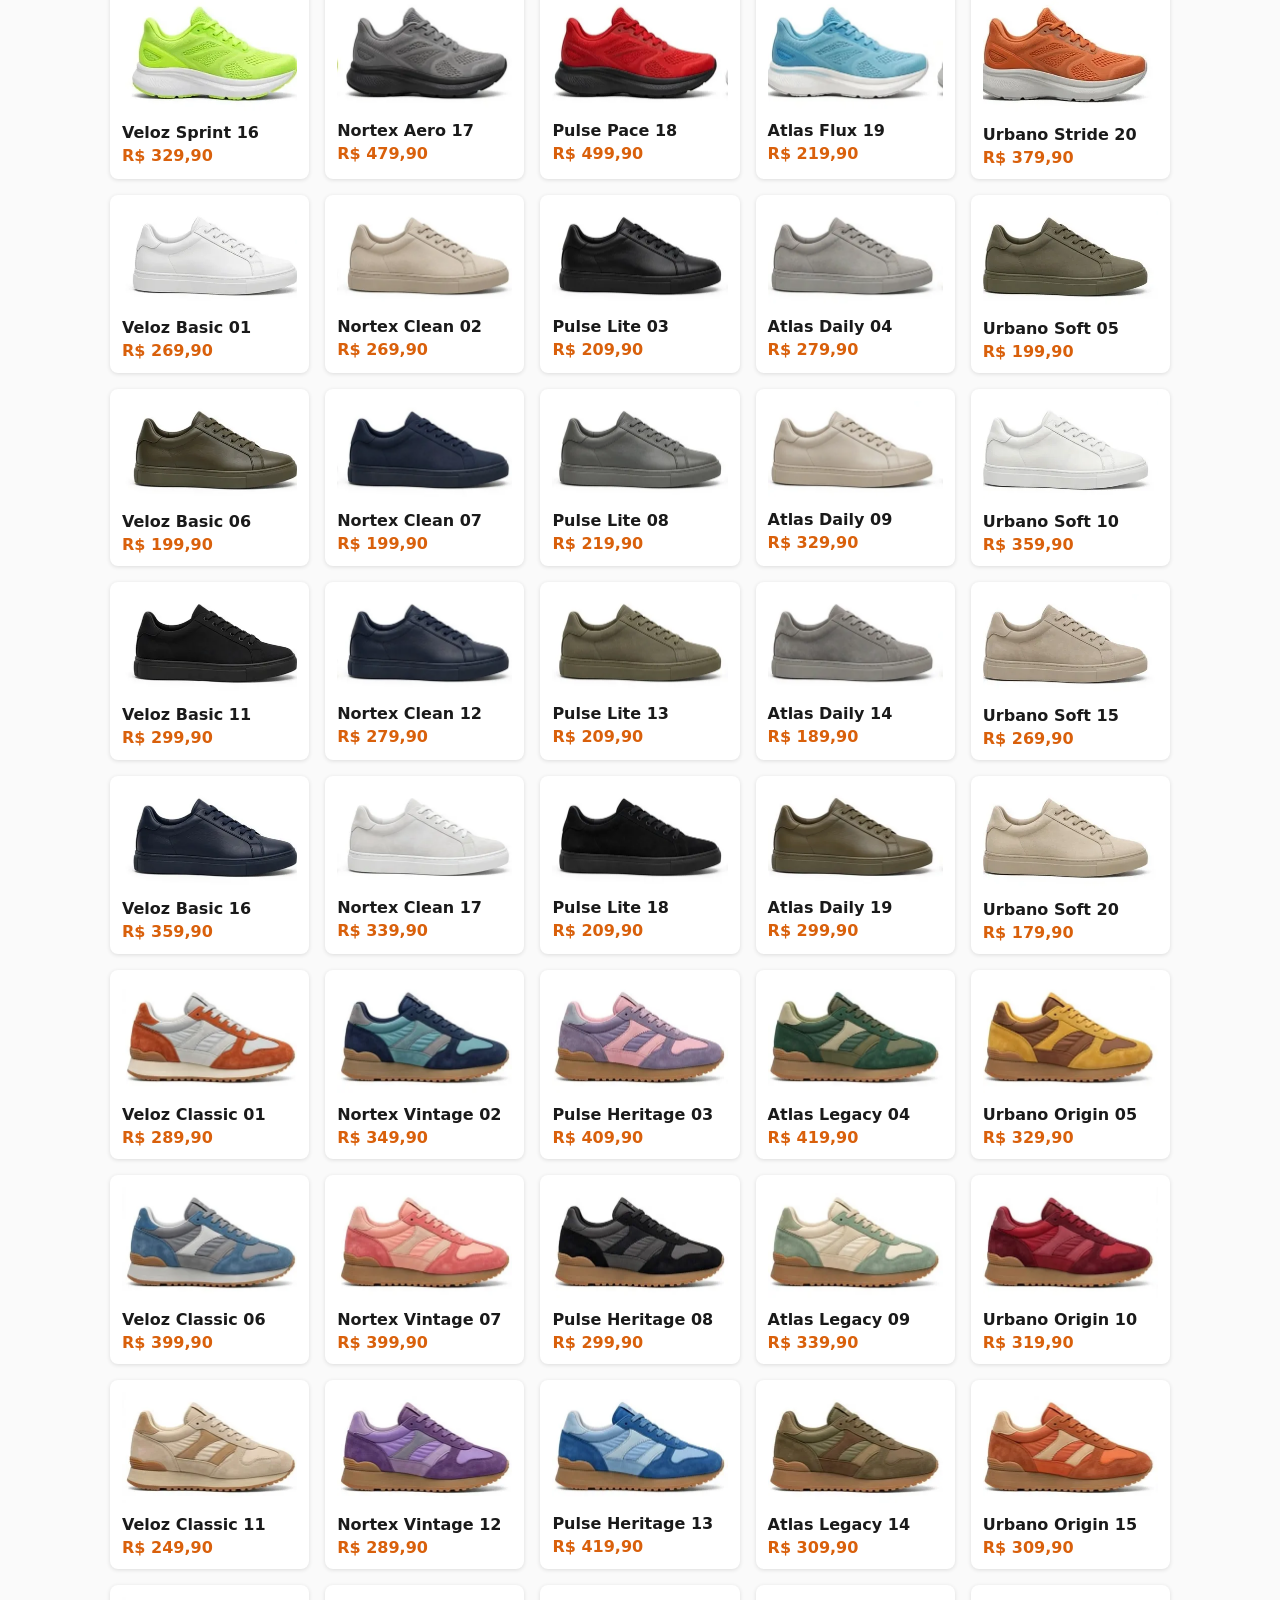
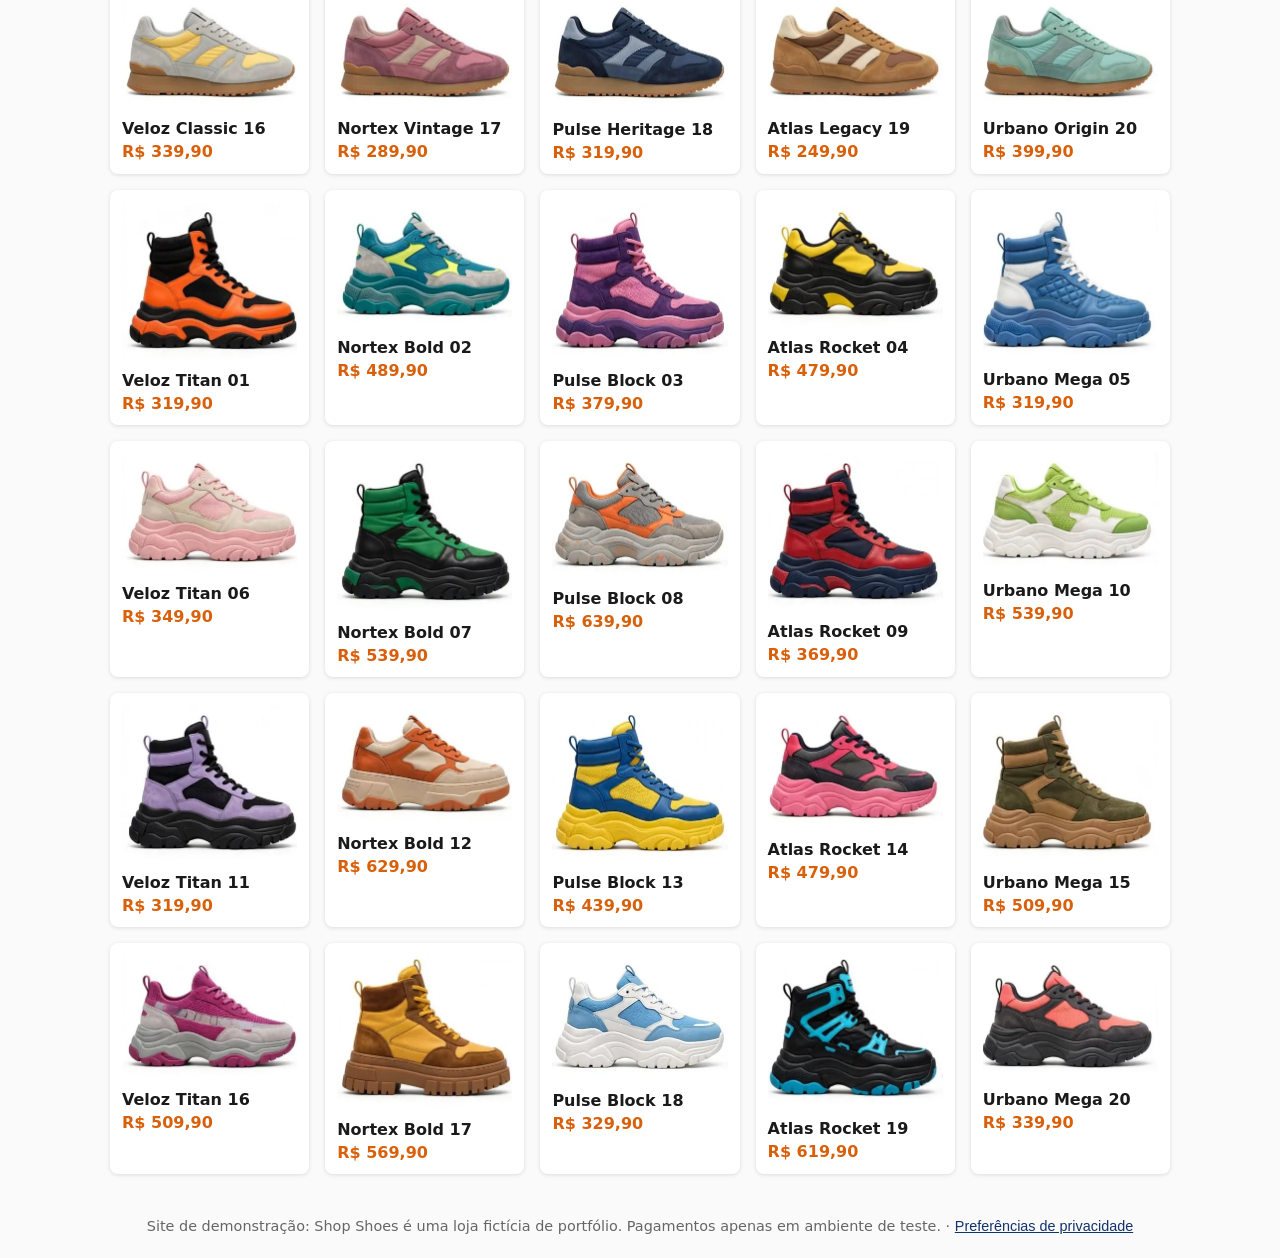
==== commit db25736f: "Aviso de site de demonstração no rodapé" ====
--- a/index.html
+++ b/index.html
@@ -44,7 +44,7 @@
     <h2 id="catalogo"><span id="titulo-catalogo">Todos os tênis</span></h2>
     <div id="grade"></div>
   </main>
-  <footer>Shop Shoes é uma loja fictícia de portfólio. Pagamentos apenas em ambiente de teste.</footer>
+  <footer>Site de demonstração: Shop Shoes é uma loja fictícia de portfólio. Pagamentos apenas em ambiente de teste.</footer>
   <script src="recomendacao.js"></script>
   <script src="carrinho.js"></script>
   <script src="app.js"></script>
